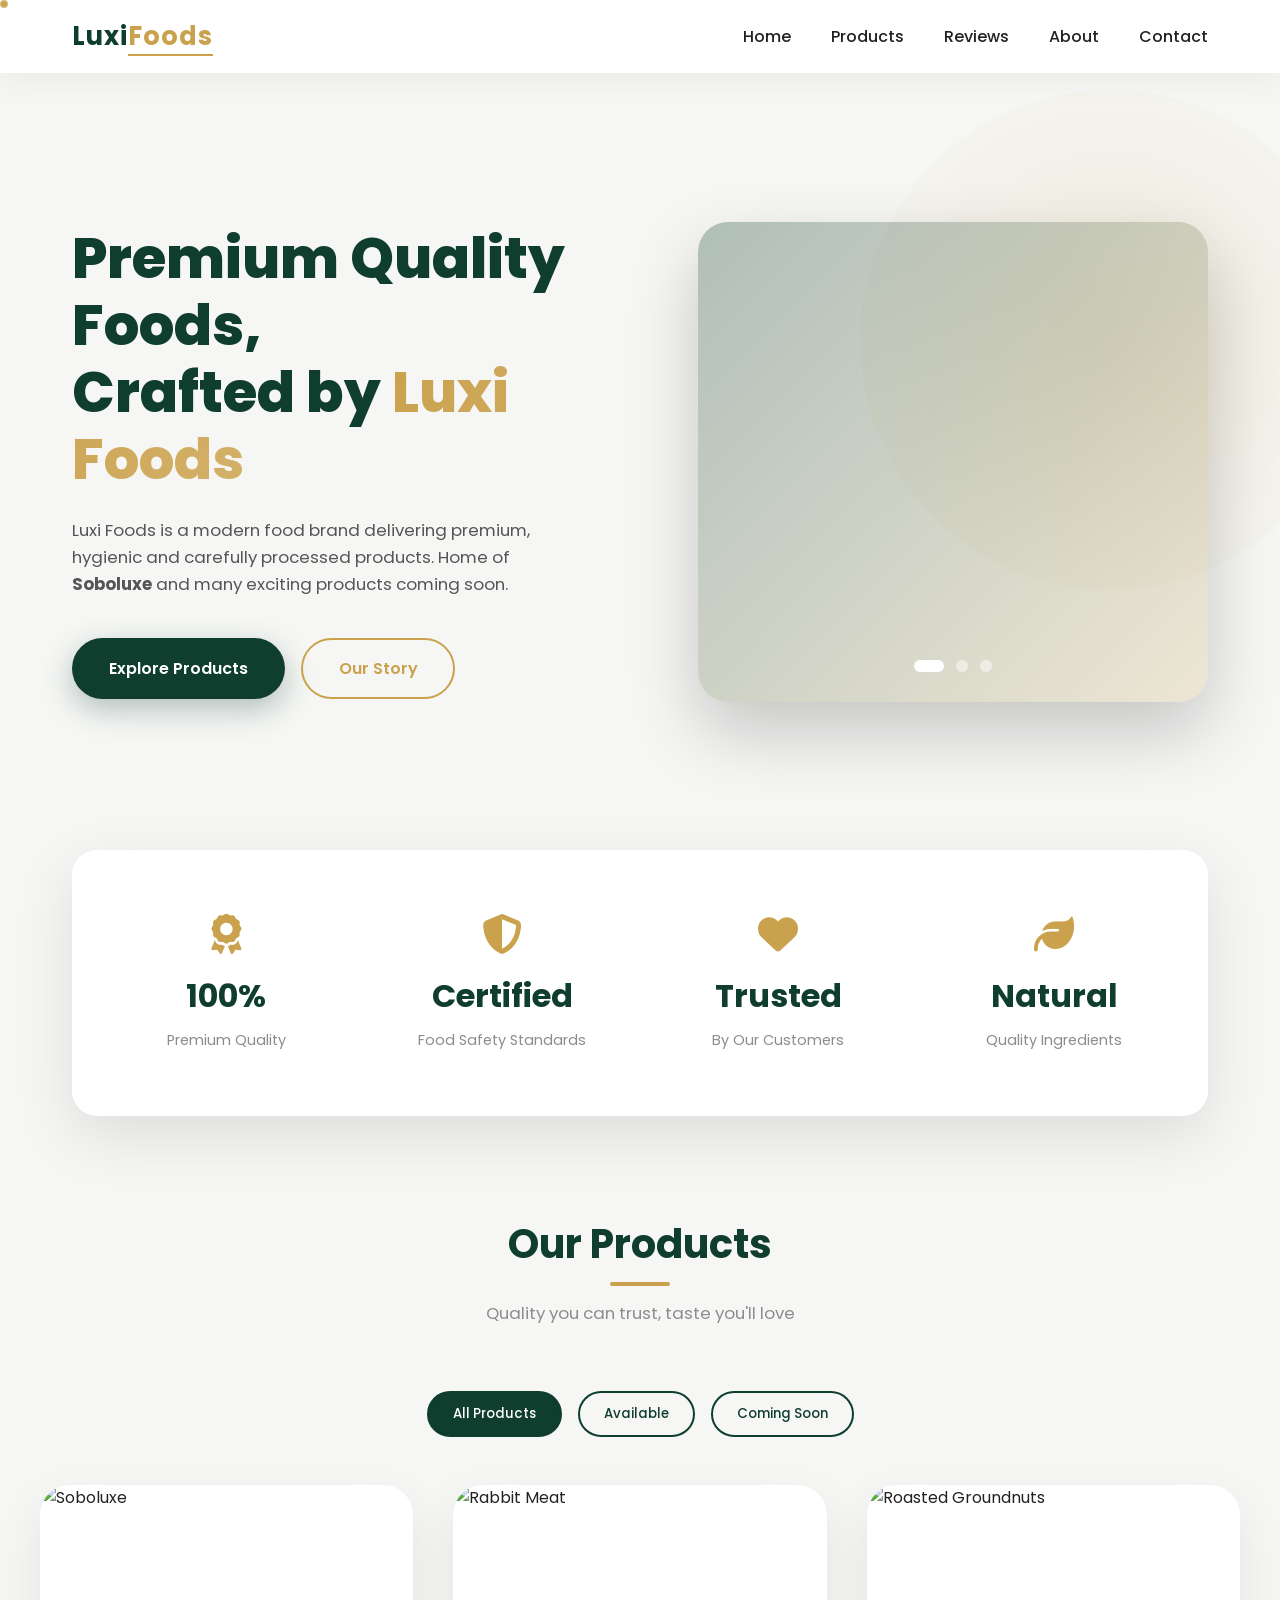
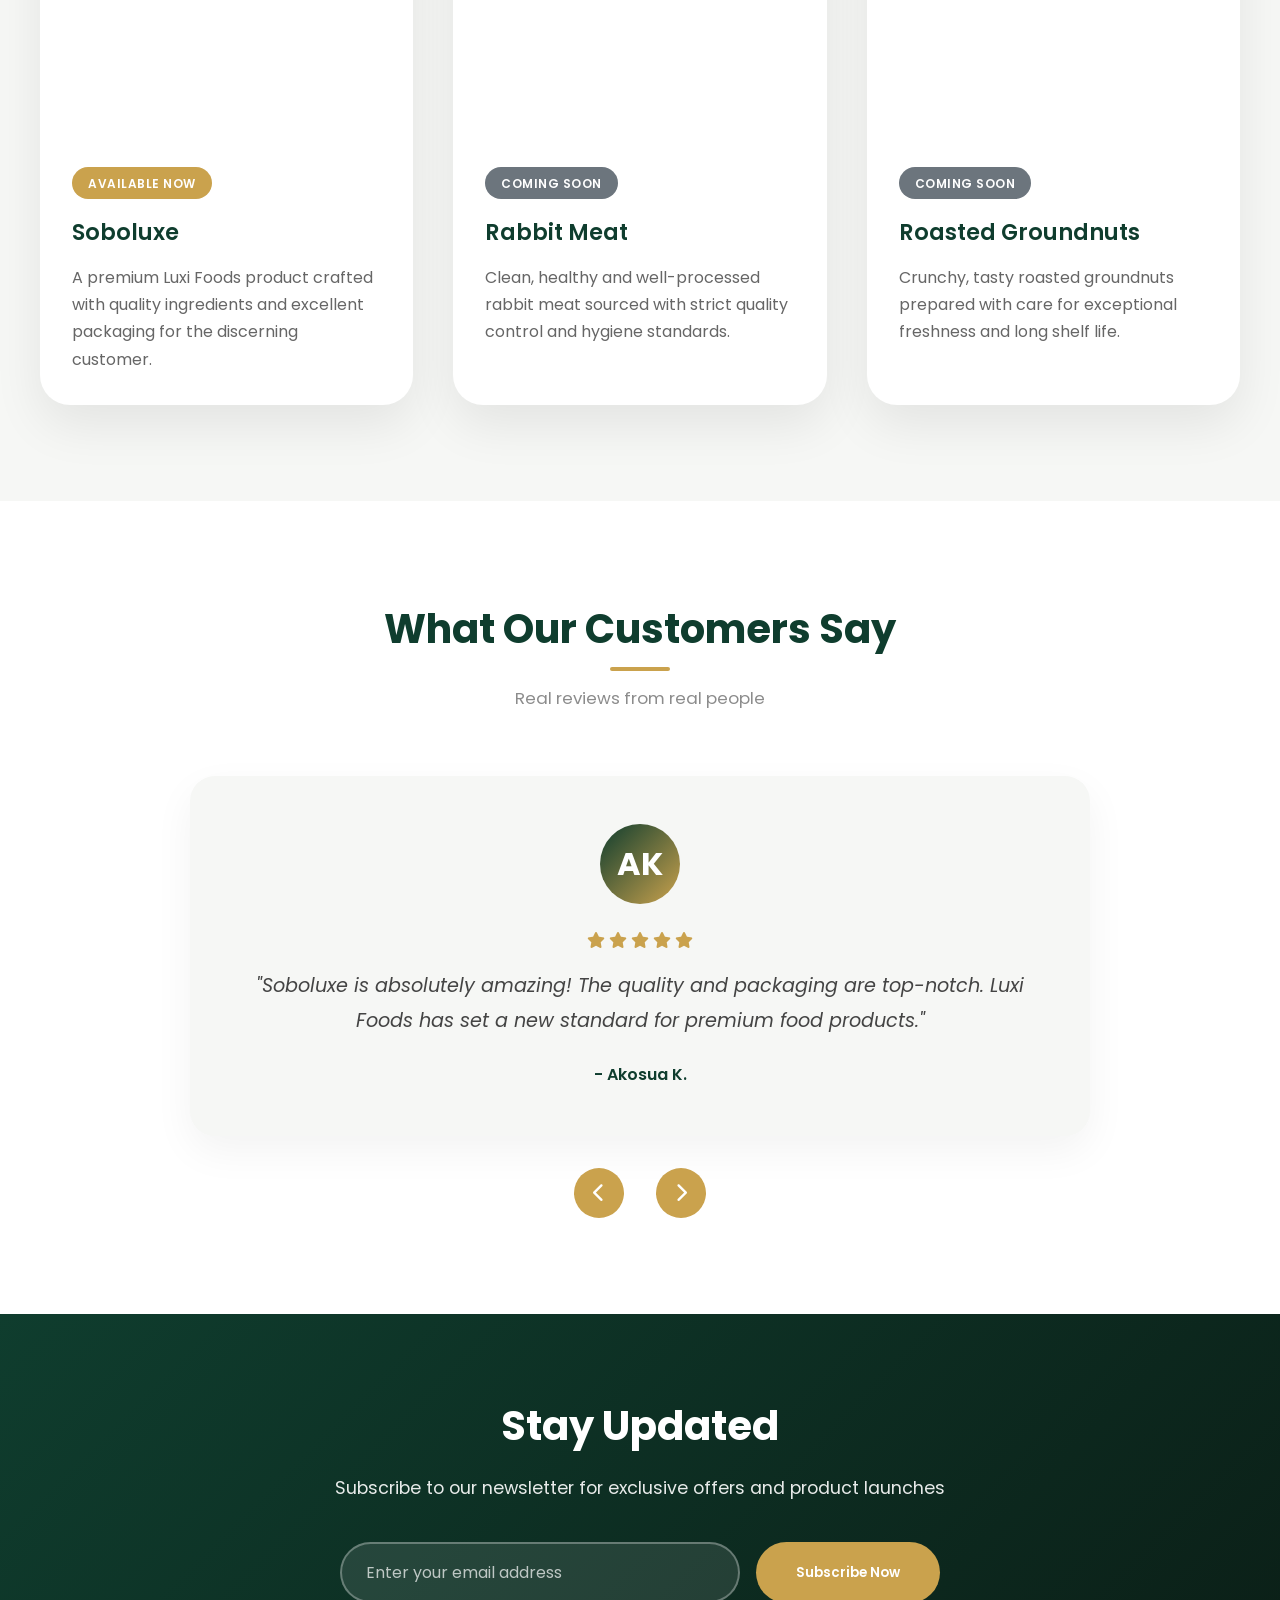
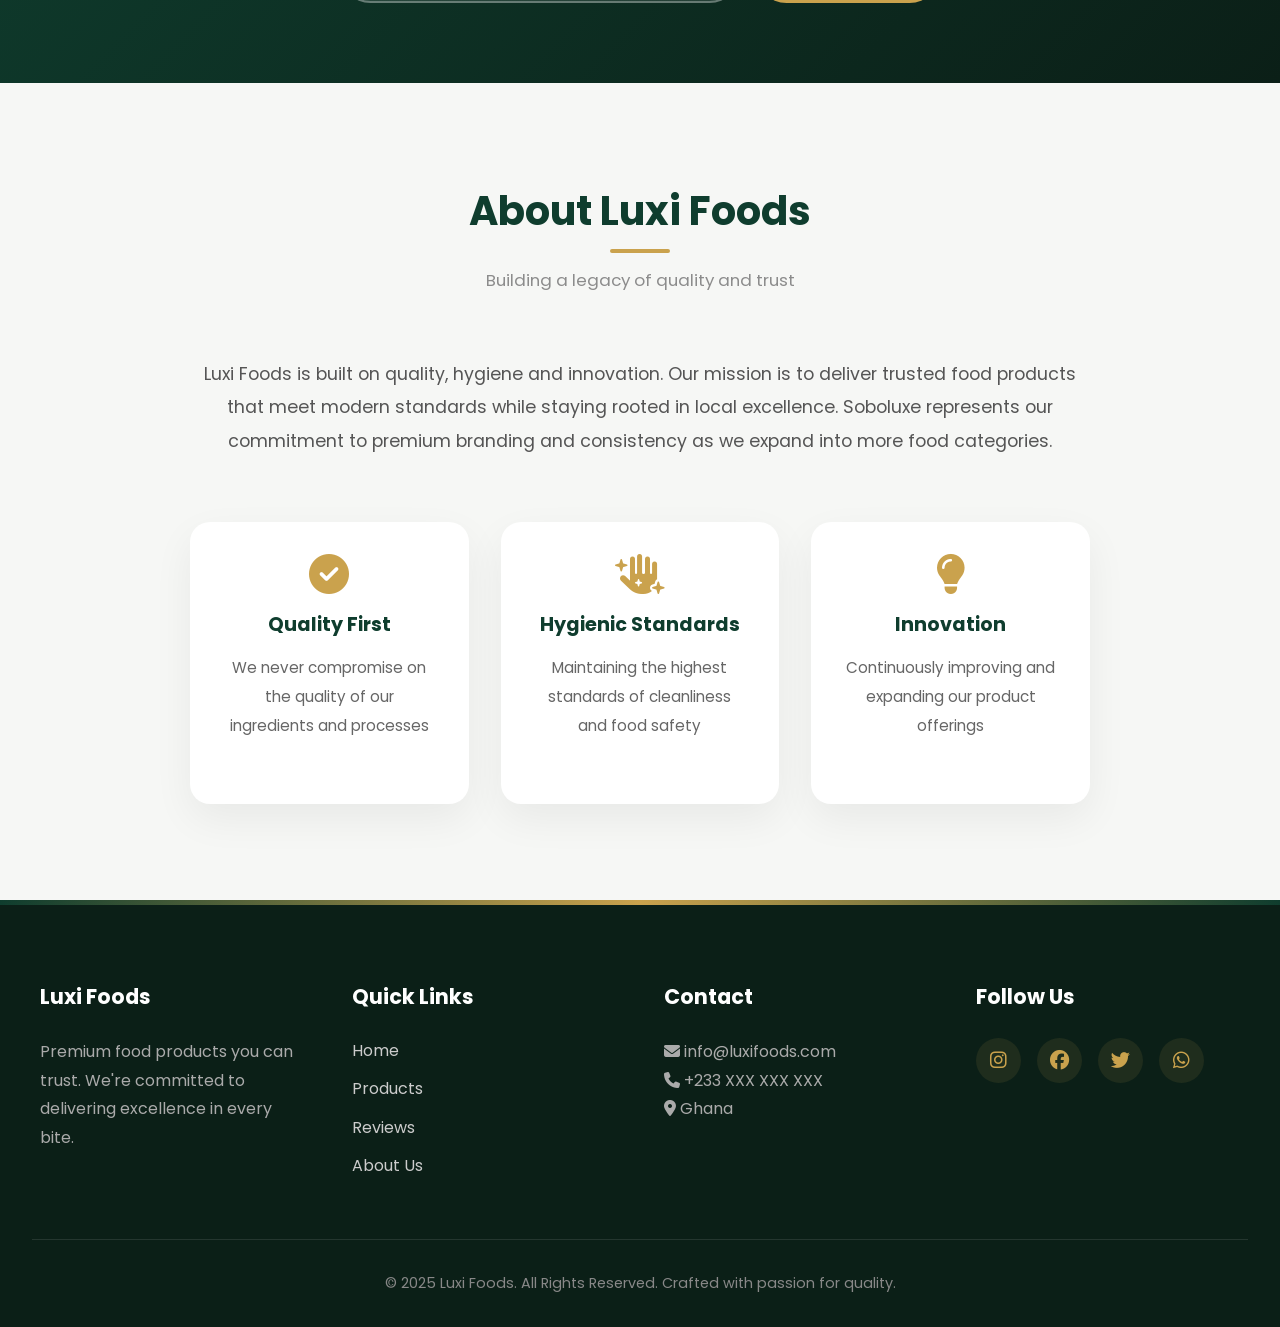
==== index.html @ 02af576c "Add files via upload" ====
<!DOCTYPE html>
<html lang="en">
<head>
  <meta charset="UTF-8" />
  <meta name="viewport" content="width=device-width, initial-scale=1.0" />
  <title>Luxi Foods | Premium African Food Brand</title>
  <meta name="description" content="Luxi Foods is a premium food brand. Home of Soboluxe and upcoming quality products including rabbit meat and roasted groundnuts." />
  <link href="https://fonts.googleapis.com/css2?family=Poppins:wght@300;400;500;600;700;800&display=swap" rel="stylesheet">
  <link rel="stylesheet" href="https://cdnjs.cloudflare.com/ajax/libs/font-awesome/6.5.0/css/all.min.css" />
  <link rel="stylesheet" href="style.css"
</head>
<body>

<!-- LOADING SCREEN -->
<div class="loading">
  <div class="loading-spinner"></div>
</div>

<!-- CURSOR TRAIL -->
<div class="cursor-dot"></div>
<div class="cursor-dot"></div>
<div class="cursor-dot"></div>
<div class="cursor-dot"></div>
<div class="cursor-dot"></div>

<header>
  <div class="nav">
    <div class="logo">Luxi<span>Foods</span></div>
    <ul class="nav-menu">
      <li><a href="#home">Home</a></li>
      <li><a href="#products">Products</a></li>
      <li><a href="#testimonials">Reviews</a></li>
      <li><a href="#about">About</a></li>
      <li><a href="#contact">Contact</a></li>
    </ul>
    <div class="menu-toggle">
      <span></span>
      <span></span>
      <span></span>
    </div>
  </div>
</header>

<section class="hero" id="home">
  <div class="hero-text">
    <h1>Premium Quality Foods,<br> Crafted by <span>Luxi Foods</span></h1>
    <p>Luxi Foods is a modern food brand delivering premium, hygienic and carefully processed products. Home of <strong>Soboluxe</strong> and many exciting products coming soon.</p>
    <div class="hero-actions">
      <a href="#products" class="btn btn-primary">Explore Products</a>
      <a href="#about" class="btn btn-outline">Our Story</a>
    </div>
  </div>
  
  <div class="hero-slider">
    <div class="slide active" style="background-image:url('products/images/sobolo1.png');"></div>
    <div class="slide" style="background-image:url('products/images/rabmeat1.png');"></div>
    <div class="slide" style="background-image:url('products/images/rabmeat2.png');"></div>
    <div class="slider-nav">
      <div class="slider-dot active"></div>
      <div class="slider-dot"></div>
      <div class="slider-dot"></div>
    </div>
  </div>
</section>

<div class="stats">
  <div class="stats-grid">
    <div class="stat-item">
      <i class="fas fa-award"></i>
      <h3>100%</h3>
      <p>Premium Quality</p>
    </div>
    <div class="stat-item">
      <i class="fas fa-shield-alt"></i>
      <h3>Certified</h3>
      <p>Food Safety Standards</p>
    </div>
    <div class="stat-item">
      <i class="fas fa-heart"></i>
      <h3>Trusted</h3>
      <p>By Our Customers</p>
    </div>
    <div class="stat-item">
      <i class="fas fa-leaf"></i>
      <h3>Natural</h3>
      <p>Quality Ingredients</p>
    </div>
  </div>
</div>

<section id="products">
  <div class="section-title">
    <h2>Our Products</h2>
    <p>Quality you can trust, taste you'll love</p>
  </div>
  
  <div class="product-filters">
    <button class="filter-btn active" data-filter="all">All Products</button>
    <button class="filter-btn" data-filter="available">Available</button>
    <button class="filter-btn" data-filter="coming-soon">Coming Soon</button>
  </div>
  
  <div class="products">
    <div class="product-card" data-category="available">
      <div class="product-image">
        <img src="products/images/sobolopack.png" alt="Soboluxe" />
        <div class="quick-view" onclick="openModal('soboluxe')">Quick View</div>
      </div>
      <div class="product-info">
        <span class="badge">Available Now</span>
        <h3>Soboluxe</h3>
        <p>A premium Luxi Foods product crafted with quality ingredients and excellent packaging for the discerning customer.</p>
      </div>
    </div>

    <div class="product-card" data-category="coming-soon">
      <div class="product-image">
        <img src="products/images/rabmeat.png" alt="Rabbit Meat" />
        <div class="quick-view" onclick="openModal('rabbit')">Quick View</div>
      </div>
      <div class="product-info">
        <span class="badge coming-soon">Coming Soon</span>
        <h3>Rabbit Meat</h3>
        <p>Clean, healthy and well-processed rabbit meat sourced with strict quality control and hygiene standards.</p>
      </div>
    </div>

    <div class="product-card" data-category="coming-soon">
      <div class="product-image">
        <img src="https://images.unsplash.com/photo-1627485937980-221c88ac04b3" alt="Roasted Groundnuts" />
        <div class="quick-view" onclick="openModal('groundnuts')">Quick View</div>
      </div>
      <div class="product-info">
        <span class="badge coming-soon">Coming Soon</span>
        <h3>Roasted Groundnuts</h3>
        <p>Crunchy, tasty roasted groundnuts prepared with care for exceptional freshness and long shelf life.</p>
      </div>
    </div>
  </div>
</section>

<!-- PRODUCT MODAL -->
<div class="modal" id="productModal">
  <div class="modal-content">
    <div class="modal-close" onclick="closeModal()">&times;</div>
    <img class="modal-image" id="modalImage" src="" alt="">
    <div class="modal-body">
      <h2 id="modalTitle"></h2>
      <p id="modalDescription"></p>
      <div id="modalDetails"></div>

      <!-- VIEW PRODUCT BUTTON -->
      <a id="modalLink" class="btn btn-primary" href="#">
        View Product
      </a>
    </div>
      <h2 id="modalTitle"></h2>
      <p id="modalDescription"></p>
      <div id="modalDetails"></div>
    </div>
  </div>
</div>

<!-- TESTIMONIALS -->
<section class="testimonials" id="testimonials">
  <div class="section-title">
    <h2>What Our Customers Say</h2>
    <p>Real reviews from real people</p>
  </div>
  
  <div class="testimonial-slider">
    <div class="testimonial active">
      <div class="testimonial-avatar">AK</div>
      <div class="testimonial-rating">
        <i class="fas fa-star"></i>
        <i class="fas fa-star"></i>
        <i class="fas fa-star"></i>
        <i class="fas fa-star"></i>
        <i class="fas fa-star"></i>
      </div>
      <p class="testimonial-text">"Soboluxe is absolutely amazing! The quality and packaging are top-notch. Luxi Foods has set a new standard for premium food products."</p>
      <p class="testimonial-author">- Akosua K.</p>
    </div>
    
    <div class="testimonial">
      <div class="testimonial-avatar">KM</div>
      <div class="testimonial-rating">
        <i class="fas fa-star"></i>
        <i class="fas fa-star"></i>
        <i class="fas fa-star"></i>
        <i class="fas fa-star"></i>
        <i class="fas fa-star"></i>
      </div>
      <p class="testimonial-text">"I've never tasted food products with such consistent quality. Luxi Foods is my go-to brand for premium food items. Can't wait for the new products!"</p>
      <p class="testimonial-author">- Kwame M.</p>
    </div>
    
    <div class="testimonial">
      <div class="testimonial-avatar">EA</div>
      <div class="testimonial-rating">
        <i class="fas fa-star"></i>
        <i class="fas fa-star"></i>
        <i class="fas fa-star"></i>
        <i class="fas fa-star"></i>
        <i class="fas fa-star"></i>
      </div>
      <p class="testimonial-text">"The attention to hygiene and quality is evident in every product. Luxi Foods has earned my trust and loyalty. Highly recommended!"</p>
      <p class="testimonial-author">- Esi A.</p>
    </div>
    
    <div class="testimonial-nav">
      <button class="testimonial-btn" onclick="changeTestimonial(-1)">
        <i class="fas fa-chevron-left"></i>
      </button>
      <button class="testimonial-btn" onclick="changeTestimonial(1)">
        <i class="fas fa-chevron-right"></i>
      </button>
    </div>
  </div>
</section>

<!-- NEWSLETTER -->
<section class="newsletter">
  <h2>Stay Updated</h2>
  <p>Subscribe to our newsletter for exclusive offers and product launches</p>
  <form class="newsletter-form" onsubmit="handleNewsletter(event)">
    <input type="email" class="newsletter-input" placeholder="Enter your email address" required>
    <button type="submit" class="newsletter-btn">Subscribe Now</button>
  </form>
</section>

<section id="about">
  <div class="section-title">
    <h2>About Luxi Foods</h2>
    <p>Building a legacy of quality and trust</p>
  </div>
  <div class="about">
    <p>Luxi Foods is built on quality, hygiene and innovation. Our mission is to deliver trusted food products that meet modern standards while staying rooted in local excellence. Soboluxe represents our commitment to premium branding and consistency as we expand into more food categories.</p>
    
    <div class="values">
      <div class="value-item">
        <i class="fas fa-check-circle"></i>
        <h4>Quality First</h4>
        <p>We never compromise on the quality of our ingredients and processes</p>
      </div>
      <div class="value-item">
        <i class="fas fa-hand-sparkles"></i>
        <h4>Hygienic Standards</h4>
        <p>Maintaining the highest standards of cleanliness and food safety</p>
      </div>
      <div class="value-item">
        <i class="fas fa-lightbulb"></i>
        <h4>Innovation</h4>
        <p>Continuously improving and expanding our product offerings</p>
      </div>
    </div>
  </div>
</section>

<footer id="contact">
  <div class="footer-content">
    <div>
      <h3>Luxi Foods</h3>
      <p>Premium food products you can trust. We're committed to delivering excellence in every bite.</p>
    </div>

    <div>
      <h3>Quick Links</h3>
      <div class="footer-links">
        <a href="#home">Home</a>
        <a href="#products">Products</a>
        <a href="#testimonials">Reviews</a>
        <a href="#about">About Us</a>
      </div>
    </div>

    <div>
      <h3>Contact</h3>
      <p><i class="fas fa-envelope"></i> info@luxifoods.com</p>
      <p><i class="fas fa-phone"></i> +233 XXX XXX XXX</p>
      <p><i class="fas fa-map-marker-alt"></i> Ghana</p>
    </div>

    <div>
      <h3>Follow Us</h3>
      <div class="socials">
        <a href="#"><i class="fab fa-instagram"></i></a>
        <a href="#"><i class="fab fa-facebook"></i></a>
        <a href="#"><i class="fab fa-twitter"></i></a>
        <a href="#"><i class="fab fa-whatsapp"></i></a>
      </div>
    </div>
  </div>
  
  <div class="copyright">
    © 2025 Luxi Foods. All Rights Reserved. Crafted with passion for quality.
  </div>
</footer>

<div class="scroll-top">
  <i class="fas fa-arrow-up"></i>
</div>

<script src="script.js"></script>

</body>
</html>
---- style.css ----
:root{
    --primary:#0f3d2e;
    --secondary:#caa24d;
    --dark:#0b1f17;
    --light:#f6f7f5;
    --gray:#8c8c8c;
}

*{
    margin:0;
    padding:0;
    box-sizing:border-box;
    font-family:'Poppins',sans-serif;
}

html{scroll-behavior:smooth;}

body{
    background:var(--light);
    color:#222;
    line-height:1.6;
    overflow-x:hidden;
}

a{text-decoration:none;color:inherit;}
img{max-width:100%;display:block;}

/* CURSOR TRAIL */
.cursor-dot{
    width:8px;
    height:8px;
    background:var(--secondary);
    border-radius:50%;
    position:fixed;
    pointer-events:none;
    z-index:9999;
    opacity:0;
    transition:opacity 0.3s;
}

/* NAVBAR */
header{
    position:fixed;
    top:0;left:0;width:100%;
    background:rgba(255,255,255,0.95);
    backdrop-filter:blur(20px);
    z-index:1000;
    box-shadow:0 8px 30px rgba(0,0,0,0.05);
    transition:all 0.3s;
}

header.scrolled{
    padding:0.5rem 0;
    box-shadow:0 8px 40px rgba(0,0,0,0.1);
}

.nav{
    max-width:1200px;
    margin:auto;
    padding:1rem 2rem;
    display:flex;
    align-items:center;
    justify-content:space-between;
}

.logo{
    font-size:1.6rem;
    font-weight:700;
    color:var(--primary);
    letter-spacing:1px;
    position:relative;
    z-index:1;
}

.logo span{
    color:var(--secondary);
    position:relative;
}

.logo span::after{
    content:'';
    position:absolute;
    bottom:-2px;
    left:0;
    width:100%;
    height:2px;
    background:var(--secondary);
    animation:shine 2s infinite;
}

@keyframes shine{
    0%,100%{opacity:0.3;}
    50%{opacity:1;}
}

.nav-menu{
    display:flex;
    gap:2.5rem;
    list-style:none;
}

.nav-menu li a{
    font-weight:500;
    position:relative;
    transition:color 0.3s;
}

.nav-menu li a::after{
    content:"";
    position:absolute;
    bottom:-5px;left:0;
    width:0;height:2px;
    background:var(--secondary);
    transition:0.3s;
}

.nav-menu li a:hover{color:var(--secondary);}
.nav-menu li a:hover::after{width:100%;}

.menu-toggle{
    display:none;
    flex-direction:column;
    gap:5px;
    cursor:pointer;
}

.menu-toggle span{
    width:25px;
    height:3px;
    background:var(--primary);
    border-radius:3px;
    transition:0.3s;
}

/* HERO */
.hero{
    padding-top:120px;
    min-height:100vh;
    display:grid;
    grid-template-columns:1.1fr 1fr;
    gap:4rem;
    align-items:center;
    max-width:1200px;
    margin:auto;
    padding-inline:2rem;
    position:relative;
}

.hero::before{
    content:'';
    position:absolute;
    top:10%;
    right:-10%;
    width:500px;
    height:500px;
    background:radial-gradient(circle,rgba(202,162,77,0.15),transparent);
    border-radius:50%;
    z-index:-1;
    animation:float 6s ease-in-out infinite;
}

@keyframes float{
    0%,100%{transform:translateY(0px) rotate(0deg);}
    50%{transform:translateY(-30px) rotate(5deg);}
}

.hero-text{animation:fadeInLeft 1s ease;}

@keyframes fadeInLeft{
    from{opacity:0;transform:translateX(-50px);}
    to{opacity:1;transform:translateX(0);}
}

.hero-text h1{
    font-size:3.5rem;
    color:var(--primary);
    line-height:1.2;
    font-weight:800;
    margin-bottom:1.5rem;
}

.hero-text h1 span{
    color:var(--secondary);
    background:linear-gradient(120deg,var(--secondary),#d4b16a);
    -webkit-background-clip:text;
    -webkit-text-fill-color:transparent;
    background-clip:text;
}

.hero-text p{
    margin:1.5rem 0;
    color:#555;
    max-width:520px;
    font-size:1.05rem;
}

.hero-actions{
    display:flex;
    gap:1rem;
    margin-top:2.5rem;
}

.btn{
    padding:1rem 2.2rem;
    border-radius:50px;
    font-weight:600;
    transition:all 0.3s;
    border:2px solid transparent;
    cursor:pointer;
    position:relative;
    overflow:hidden;
}

.btn::before{
    content:'';
    position:absolute;
    top:50%;
    left:50%;
    width:0;
    height:0;
    border-radius:50%;
    background:rgba(255,255,255,0.3);
    transform:translate(-50%,-50%);
    transition:width 0.6s,height 0.6s;
}

.btn:hover::before{
    width:300px;
    height:300px;
}

.btn-primary{
    background:var(--primary);
    color:white;
    box-shadow:0 10px 30px rgba(15,61,46,0.3);
}

.btn-primary:hover{
    transform:translateY(-3px);
    box-shadow:0 15px 40px rgba(15,61,46,0.4);
}

.btn-outline{
    border-color:var(--secondary);
    color:var(--secondary);
}

.btn-outline:hover{
    background:var(--secondary);
    color:white;
    transform:translateY(-3px);
    box-shadow:0 10px 30px rgba(202,162,77,0.3);
}

/* HERO SLIDER */
.hero-slider{
    position:relative;
    height:480px;
    border-radius:30px;
    overflow:hidden;
    box-shadow:0 30px 70px rgba(0,0,0,0.2);
    animation:fadeInRight 1s ease;
}

@keyframes fadeInRight{
    from{opacity:0;transform:translateX(50px);}
    to{opacity:1;transform:translateX(0);}
}

.slide{
    position:absolute;
    inset:0;
    opacity:0;
    transition:opacity 1.2s ease;
    background-size:cover;
    background-position:center;
}

.slide::after{
    content:'';
    position:absolute;
    inset:0;
    background:linear-gradient(135deg,rgba(15,61,46,0.3),rgba(202,162,77,0.2));
}

.slide.active{opacity:1;}

.slider-nav{
    position:absolute;
    bottom:30px;
    left:50%;
    transform:translateX(-50%);
    display:flex;
    gap:12px;
    z-index:10;
}

.slider-dot{
    width:12px;
    height:12px;
    border-radius:50%;
    background:rgba(255,255,255,0.5);
    cursor:pointer;
    transition:all 0.3s;
}

.slider-dot.active{
    background:white;
    width:30px;
    border-radius:6px;
}

/* STATS */
.stats{
    max-width:1200px;
    margin:-50px auto 0;
    padding:0 2rem;
    position:relative;
    z-index:10;
}

.stats-grid{
    display:grid;
    grid-template-columns:repeat(auto-fit,minmax(200px,1fr));
    gap:2rem;
    background:white;
    padding:3rem 2rem;
    border-radius:25px;
    box-shadow:0 20px 60px rgba(0,0,0,0.1);
}

.stat-item{
    text-align:center;
    padding:1rem;
    position:relative;
}

.stat-item::before{
    content:'';
    position:absolute;
    top:0;
    left:50%;
    transform:translateX(-50%);
    width:0;
    height:3px;
    background:var(--secondary);
    transition:width 0.3s;
}

.stat-item:hover::before{width:80%;}

.stat-item i{
    font-size:2.5rem;
    color:var(--secondary);
    margin-bottom:1rem;
    transition:transform 0.3s;
}

.stat-item:hover i{
    transform:scale(1.2) rotateY(360deg);
}

.stat-item h3{
    font-size:2rem;
    color:var(--primary);
    margin-bottom:0.5rem;
}

.stat-item p{
    color:var(--gray);
    font-size:0.9rem;
}

/* SECTION */
section{
    padding:6rem 2rem;
}

.section-title{
    text-align:center;
    margin-bottom:4rem;
    opacity:0;
    transform:translateY(30px);
    transition:all 0.6s;
}

.section-title.visible{
    opacity:1;
    transform:translateY(0);
}

.section-title h2{
    font-size:2.5rem;
    color:var(--primary);
    font-weight:700;
    position:relative;
    display:inline-block;
}

.section-title h2::after{
    content:'';
    position:absolute;
    bottom:-10px;
    left:50%;
    transform:translateX(-50%);
    width:60px;
    height:4px;
    background:var(--secondary);
    border-radius:2px;
}

.section-title p{
    color:var(--gray);
    margin-top:1.5rem;
    font-size:1.05rem;
}

/* PRODUCTS */
.product-filters{
    display:flex;
    justify-content:center;
    gap:1rem;
    margin-bottom:3rem;
    flex-wrap:wrap;
}

.filter-btn{
    padding:0.7rem 1.5rem;
    border:2px solid var(--primary);
    background:transparent;
    color:var(--primary);
    border-radius:50px;
    cursor:pointer;
    transition:all 0.3s;
    font-weight:500;
}

.filter-btn:hover,
.filter-btn.active{
    background:var(--primary);
    color:white;
}

.products{
    max-width:1200px;
    margin:auto;
    display:grid;
    grid-template-columns:repeat(auto-fit,minmax(300px,1fr));
    gap:2.5rem;
}

.product-card{
    background:white;
    border-radius:30px;
    overflow:hidden;
    box-shadow:0 20px 50px rgba(0,0,0,0.08);
    transition:all 0.4s;
    opacity:0;
    transform:translateY(30px);
    position:relative;
}

.product-card.visible{
    opacity:1;
    transform:translateY(0);
}

.product-card.hidden{
    display:none;
}

.product-card::before{
    content:'';
    position:absolute;
    top:0;
    left:-100%;
    width:100%;
    height:100%;
    background:linear-gradient(90deg,transparent,rgba(255,255,255,0.3),transparent);
    transition:left 0.6s;
}

.product-card:hover::before{
    left:100%;
}

.product-card:hover{
    transform:translateY(-15px);
    box-shadow:0 30px 70px rgba(0,0,0,0.15);
}

.product-image{
    position:relative;
    overflow:hidden;
    height:250px;
}

.product-card img{
    width:100%;
    height:100%;
    object-fit:cover;
    transition:transform 0.6s;
}

.product-card:hover img{
    transform:scale(1.1);
}

.quick-view{
    position:absolute;
    top:50%;
    left:50%;
    transform:translate(-50%,-50%) scale(0);
    background:rgba(255,255,255,0.3);
    padding:1rem 2rem;
    border-radius:50px;
    font-weight:600;
    color:var(--primary);
    cursor:pointer;
    transition:all 0.3s;
    z-index:5;
}

.product-card:hover .quick-view{
    transform:translate(-50%,-50%) scale(1);
}

.product-info{
    padding:2rem;
}

.product-info h3{
    color:var(--primary);
    margin-bottom:0.8rem;
    font-size:1.4rem;
    font-weight:600;
}

.badge{
    display:inline-block;
    padding:0.4rem 1rem;
    background:var(--secondary);
    color:white;
    font-size:0.75rem;
    border-radius:50px;
    margin-bottom:1rem;
    font-weight:600;
    text-transform:uppercase;
    letter-spacing:0.5px;
}

.badge.coming-soon{
    background:#6c757d;
}

.product-info p{
    color:#666;
    line-height:1.7;
}

/* MODAL */
.modal{
    display:none;
    position:fixed;
    top:0;
    left:0;
    width:100%;
    height:100%;
    background:rgba(0,0,0,0.8);
    z-index:2000;
    align-items:center;
    justify-content:center;
    padding:2rem;
}

.modal.active{
    display:flex;
    animation:fadeIn 0.3s;
}

@keyframes fadeIn{
    from{opacity:0;}
    to{opacity:1;}
}

.modal-content{
    background:white;
    border-radius:30px;
    max-width:700px;
    width:100%;
    max-height:90vh;
    overflow-y:auto;
    position:relative;
    animation:slideUp 0.4s;
}

@keyframes slideUp{
    from{transform:translateY(50px);opacity:0;}
    to{transform:translateY(0);opacity:1;}
}

.modal-close{
    position:absolute;
    top:20px;
    right:20px;
    width:40px;
    height:40px;
    background:var(--primary);
    color:white;
    border-radius:50%;
    display:flex;
    align-items:center;
    justify-content:center;
    cursor:pointer;
    font-size:1.2rem;
    transition:all 0.3s;
    z-index:10;
}

.modal-close:hover{
    background:var(--secondary);
    transform:rotate(90deg);
}

.modal-image{
    width:100%;
    height:350px;
    object-fit:cover;
    border-radius:30px 30px 0 0;
}

.modal-body{
    padding:2.5rem;
}

.modal-body h2{
    color:var(--primary);
    margin-bottom:1rem;
    font-size:2rem;
}

.modal-body p{
    color:#666;
    line-height:1.8;
    margin-bottom:1.5rem;
}

/* TESTIMONIALS */
.testimonials{
    background:white;
    padding:6rem 2rem;
}

.testimonial-slider{
    max-width:900px;
    margin:auto;
    position:relative;
}

.testimonial{
    display:none;
    text-align:center;
    padding:3rem;
    background:var(--light);
    border-radius:25px;
    box-shadow:0 15px 40px rgba(0,0,0,0.05);
}

.testimonial.active{
    display:block;
    animation:fadeIn 0.5s;
}

.testimonial-avatar{
    width:80px;
    height:80px;
    border-radius:50%;
    margin:0 auto 1.5rem;
    background:linear-gradient(135deg,var(--primary),var(--secondary));
    display:flex;
    align-items:center;
    justify-content:center;
    color:white;
    font-size:2rem;
    font-weight:700;
}

.testimonial-text{
    font-size:1.2rem;
    color:#444;
    font-style:italic;
    margin-bottom:1.5rem;
    line-height:1.8;
}

.testimonial-author{
    color:var(--primary);
    font-weight:600;
}

.testimonial-rating{
    color:var(--secondary);
    margin-bottom:1rem;
}

.testimonial-nav{
    display:flex;
    justify-content:center;
    gap:2rem;
    margin-top:2rem;
}

.testimonial-btn{
    width:50px;
    height:50px;
    border-radius:50%;
    background:var(--secondary);
    color:white;
    border:none;
    cursor:pointer;
    font-size:1.2rem;
    transition:all 0.3s;
}

.testimonial-btn:hover{
    background:var(--primary);
    transform:scale(1.1);
}

/* NEWSLETTER */
.newsletter{
    background:linear-gradient(135deg,var(--primary),var(--dark));
    color:white;
    padding:5rem 2rem;
    text-align:center;
}

.newsletter h2{
    font-size:2.5rem;
    margin-bottom:1rem;
}

.newsletter p{
    margin-bottom:2.5rem;
    font-size:1.1rem;
    opacity:0.9;
}

.newsletter-form{
    max-width:600px;
    margin:auto;
    display:flex;
    gap:1rem;
    flex-wrap:wrap;
    justify-content:center;
}

.newsletter-input{
    flex:1;
    min-width:250px;
    padding:1rem 1.5rem;
    border-radius:50px;
    border:2px solid rgba(255,255,255,0.3);
    background:rgba(255,255,255,0.1);
    color:white;
    font-size:1rem;
    transition:all 0.3s;
}

.newsletter-input::placeholder{
    color:rgba(255,255,255,0.7);
}

.newsletter-input:focus{
    outline:none;
    border-color:var(--secondary);
    background:rgba(255,255,255,0.15);
}

.newsletter-btn{
    padding:1rem 2.5rem;
    background:var(--secondary);
    color:white;
    border:none;
    border-radius:50px;
    font-weight:600;
    cursor:pointer;
    transition:all 0.3s;
}

.newsletter-btn:hover{
    background:#d4b16a;
    transform:translateY(-3px);
    box-shadow:0 10px 30px rgba(0,0,0,0.3);
}

/* ABOUT */
.about{
    max-width:900px;
    margin:auto;
    text-align:center;
}

.about p{
    color:#555;
    font-size:1.1rem;
    line-height:1.9;
    margin-bottom:2rem;
}

.values{
    display:grid;
    grid-template-columns:repeat(auto-fit,minmax(250px,1fr));
    gap:2rem;
    margin-top:4rem;
}

.value-item{
    padding:2rem;
    background:white;
    border-radius:20px;
    box-shadow:0 15px 40px rgba(0,0,0,0.06);
    transition:all 0.3s;
    cursor:pointer;
}

.value-item:hover{
    transform:translateY(-10px);
    box-shadow:0 20px 50px rgba(0,0,0,0.12);
}

.value-item i{
    font-size:2.5rem;
    color:var(--secondary);
    margin-bottom:1rem;
    transition:transform 0.3s;
}

.value-item:hover i{
    transform:rotateY(360deg);
}

.value-item h4{
    color:var(--primary);
    margin-bottom:0.8rem;
    font-size:1.2rem;
}

.value-item p{
    font-size:0.95rem;
    color:#666;
}

/* FOOTER */
footer{
    background:var(--dark);
    color:#ccc;
    padding:5rem 2rem 2rem;
    position:relative;
    overflow:hidden;
}

footer::before{
    content:'';
    position:absolute;
    top:0;
    left:0;
    width:100%;
    height:5px;
    background:linear-gradient(90deg,var(--primary),var(--secondary),var(--primary));
}

.footer-content{
    max-width:1200px;
    margin:auto;
    display:grid;
    grid-template-columns:repeat(auto-fit,minmax(250px,1fr));
    gap:3rem;
    margin-bottom:3rem;
}

footer h3{
    color:white;
    margin-bottom:1.5rem;
    font-size:1.3rem;
}

footer p{
    line-height:1.8;
    color:#aaa;
}

.footer-links a{
    display:block;
    margin-bottom:0.8rem;
    transition:all 0.3s;
}

.footer-links a:hover{
    color:var(--secondary);
    padding-left:5px;
}

.socials{
    display:flex;
    gap:1rem;
    margin-top:1rem;
}

.socials a{
    width:45px;
    height:45px;
    display:flex;
    align-items:center;
    justify-content:center;
    background:rgba(202,162,77,0.1);
    border-radius:50%;
    color:var(--secondary);
    font-size:1.2rem;
    transition:all 0.3s;
}

.socials a:hover{
    background:var(--secondary);
    color:white;
    transform:translateY(-5px) rotate(360deg);
}

.copyright{
    text-align:center;
    padding-top:2rem;
    border-top:1px solid rgba(255,255,255,0.1);
    font-size:0.9rem;
    color:#888;
}

/* SCROLL TO TOP */
.scroll-top{
    position:fixed;
    bottom:30px;
    right:30px;
    width:50px;
    height:50px;
    background:var(--secondary);
    color:white;
    border-radius:50%;
    display:flex;
    align-items:center;
    justify-content:center;
    cursor:pointer;
    opacity:0;
    pointer-events:none;
    transition:all 0.3s;
    z-index:999;
    box-shadow:0 10px 30px rgba(0,0,0,0.2);
}

.scroll-top.visible{
    opacity:1;
    pointer-events:all;
}

.scroll-top:hover{
    background:var(--primary);
    transform:translateY(-5px);
}

/* LOADING ANIMATION */
.loading{
    position:fixed;
    top:0;
    left:0;
    width:100%;
    height:100%;
    background:var(--light);
    display:flex;
    align-items:center;
    justify-content:center;
    z-index:9999;
    transition:opacity 0.5s;
}

.loading.hidden{
    opacity:0;
    pointer-events:none;
}

.loading-spinner{
    width:60px;
    height:60px;
    border:5px solid rgba(15,61,46,0.2);
    border-top-color:var(--secondary);
    border-radius:50%;
    animation:spin 1s linear infinite;
}

@keyframes spin{
    to{transform:rotate(360deg);}
}

/* RESPONSIVE */
@media(max-width:900px){
    .hero{
    grid-template-columns:1fr;
    padding-top:100px;
    }
    
    .hero-text h1{font-size:2.5rem;}
    .hero-slider{height:350px;}
    
    .nav-menu{
    position:fixed;
    top:80px;
    right:-100%;
    flex-direction:column;
    background:white;
    width:250px;
    padding:2rem;
    box-shadow:-10px 0 30px rgba(0,0,0,0.1);
    transition:right 0.3s;
    gap:1.5rem;
    height:calc(100vh - 80px);
    }
    
    .nav-menu.active{right:0;}
    
    .menu-toggle{display:flex;}
    
    .stats-grid{
    grid-template-columns:1fr;
    gap:1.5rem;
    }
    
    .hero-actions{flex-direction:column;}
    .btn{width:100%;text-align:center;}
    
    .newsletter-form{flex-direction:column;}
    .newsletter-input{width:100%;}
}

@media(max-width:600px){
    .hero-text h1{font-size:2rem;}
    .section-title h2{font-size:2rem;}
    .products{grid-template-columns:1fr;}
    .modal-body{padding:1.5rem;}
}
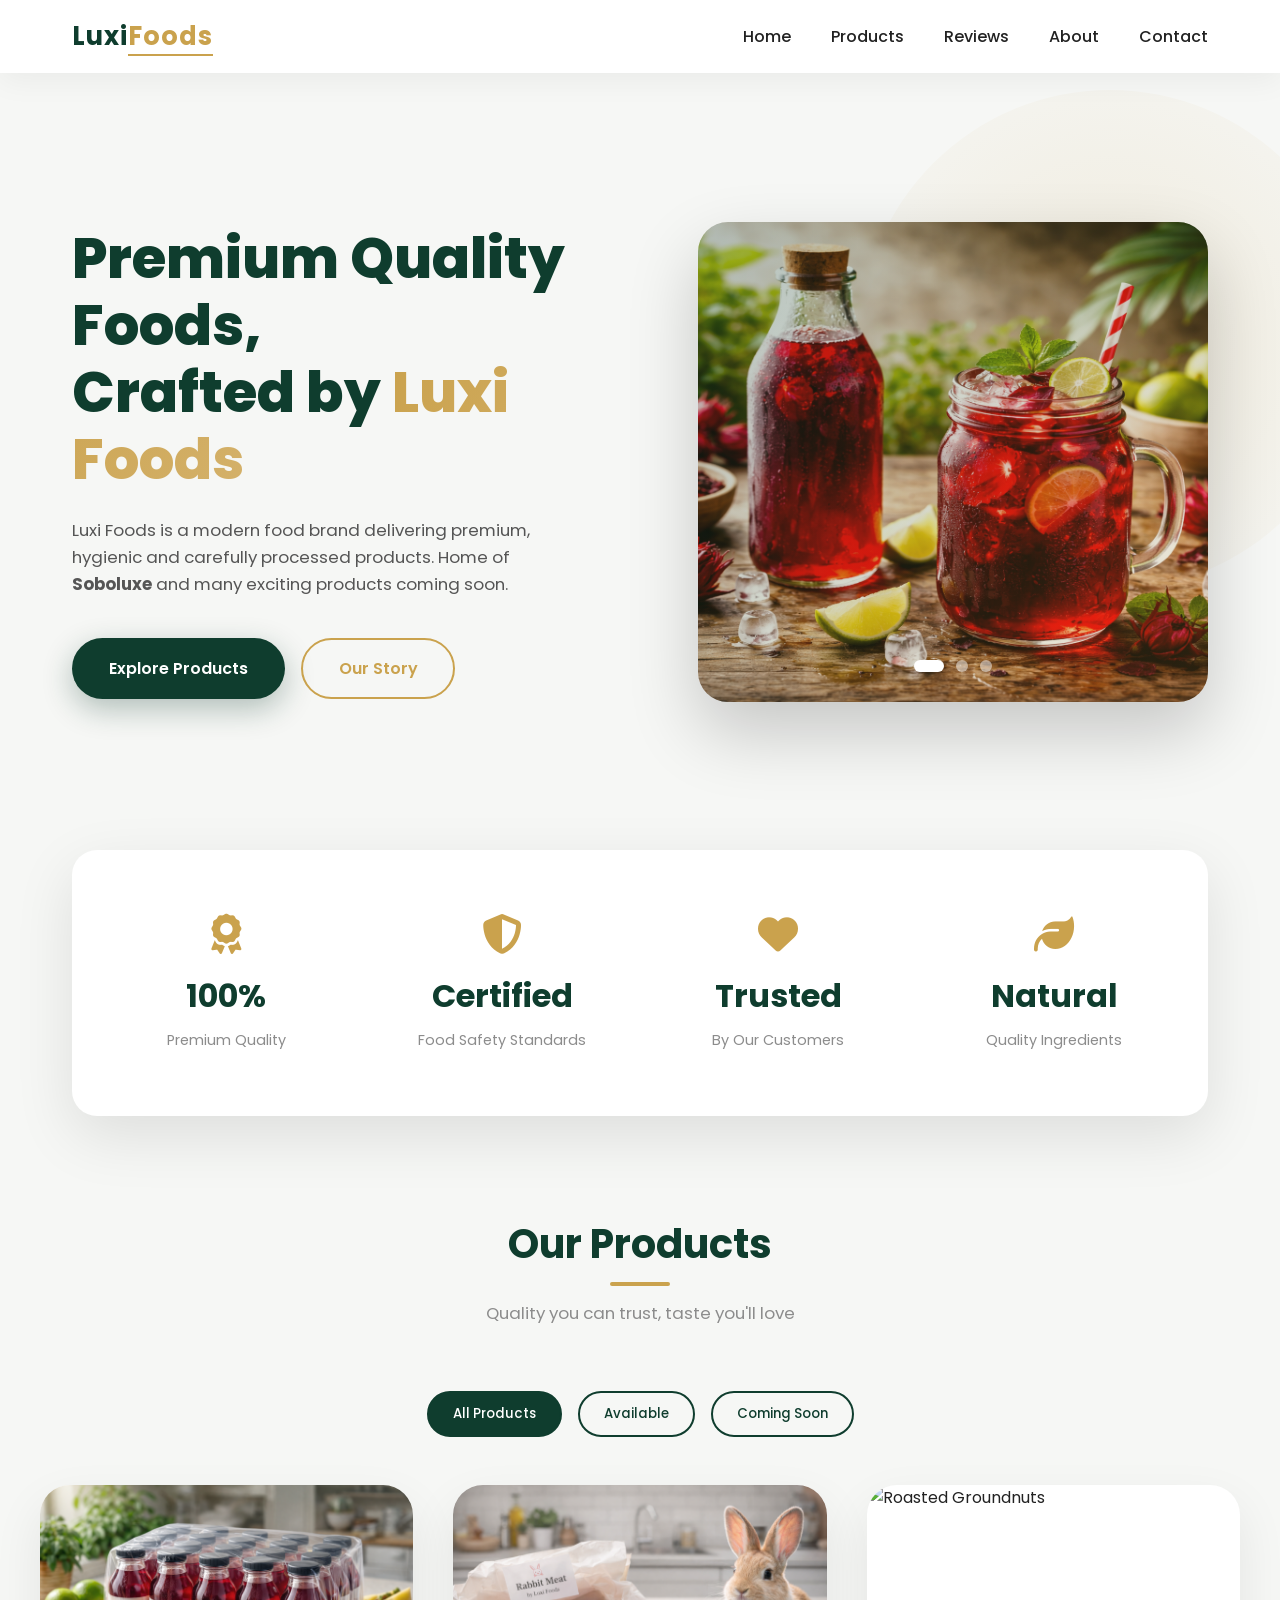
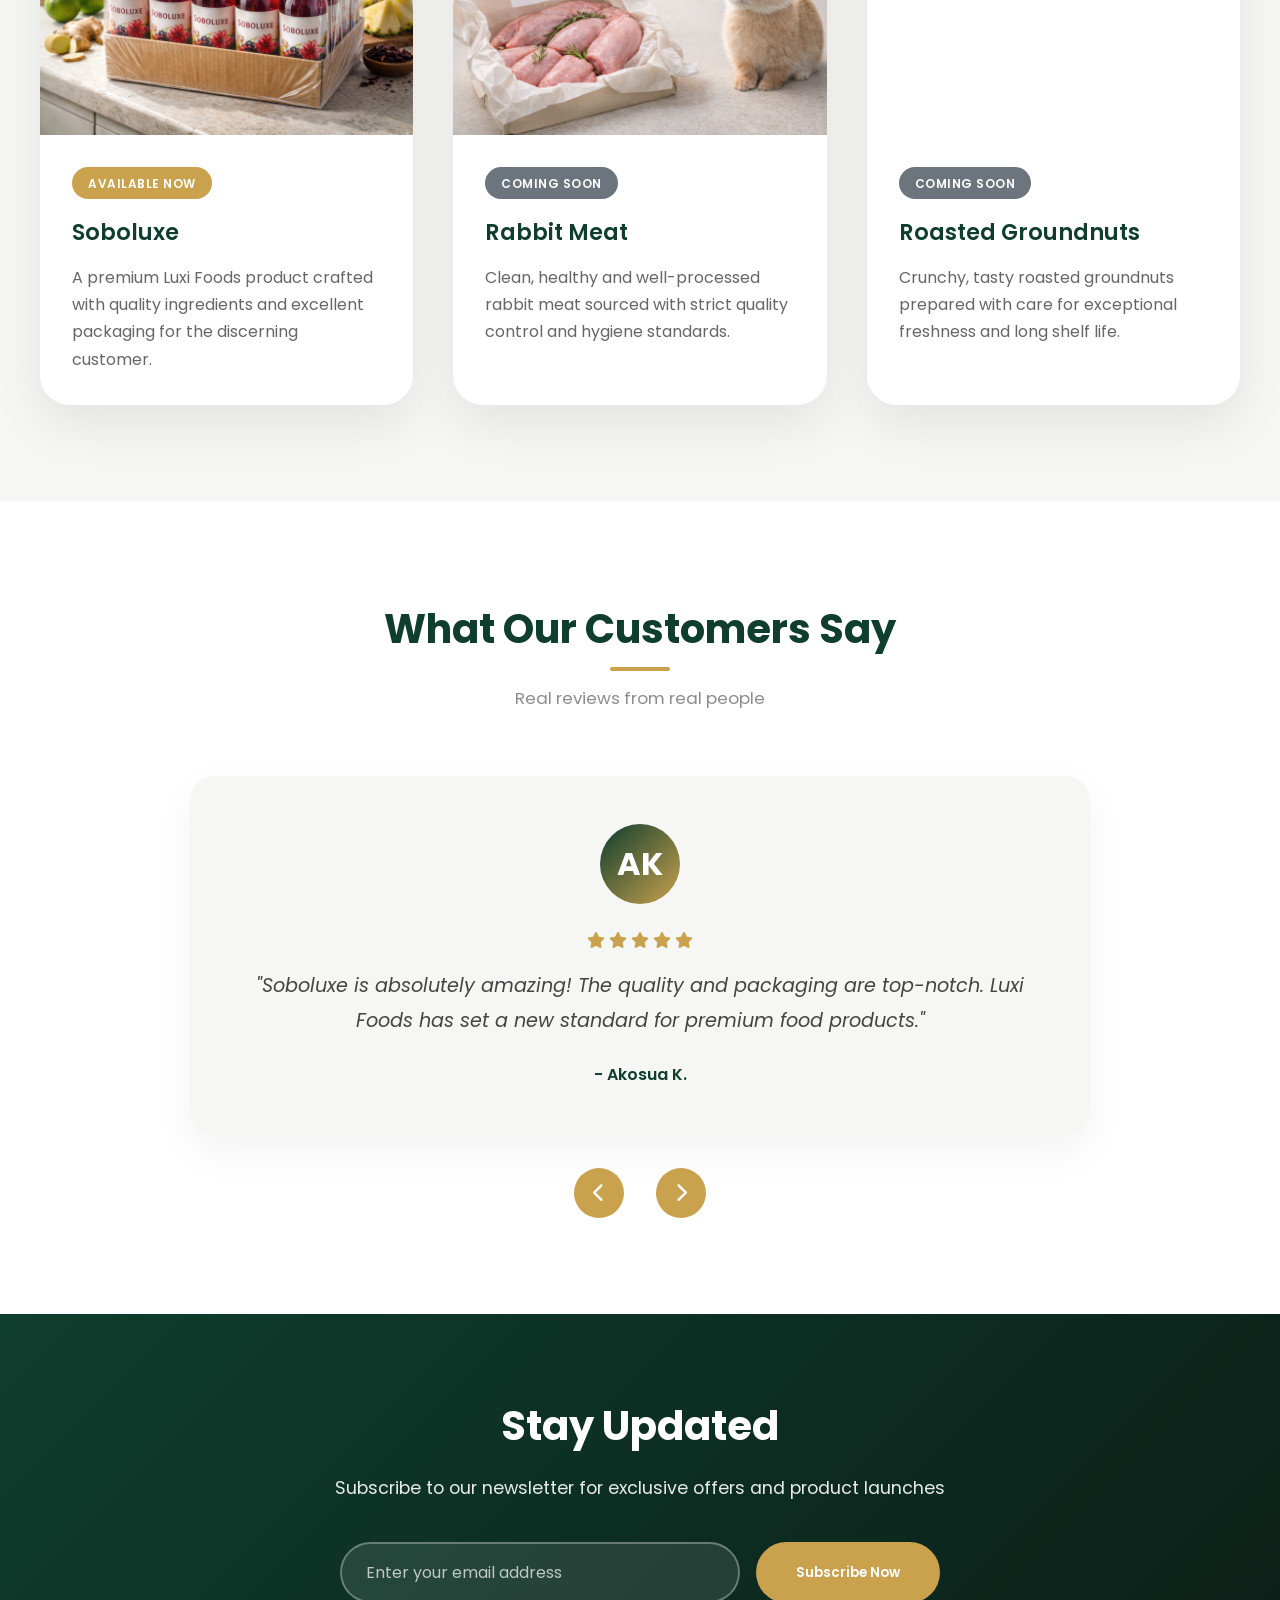
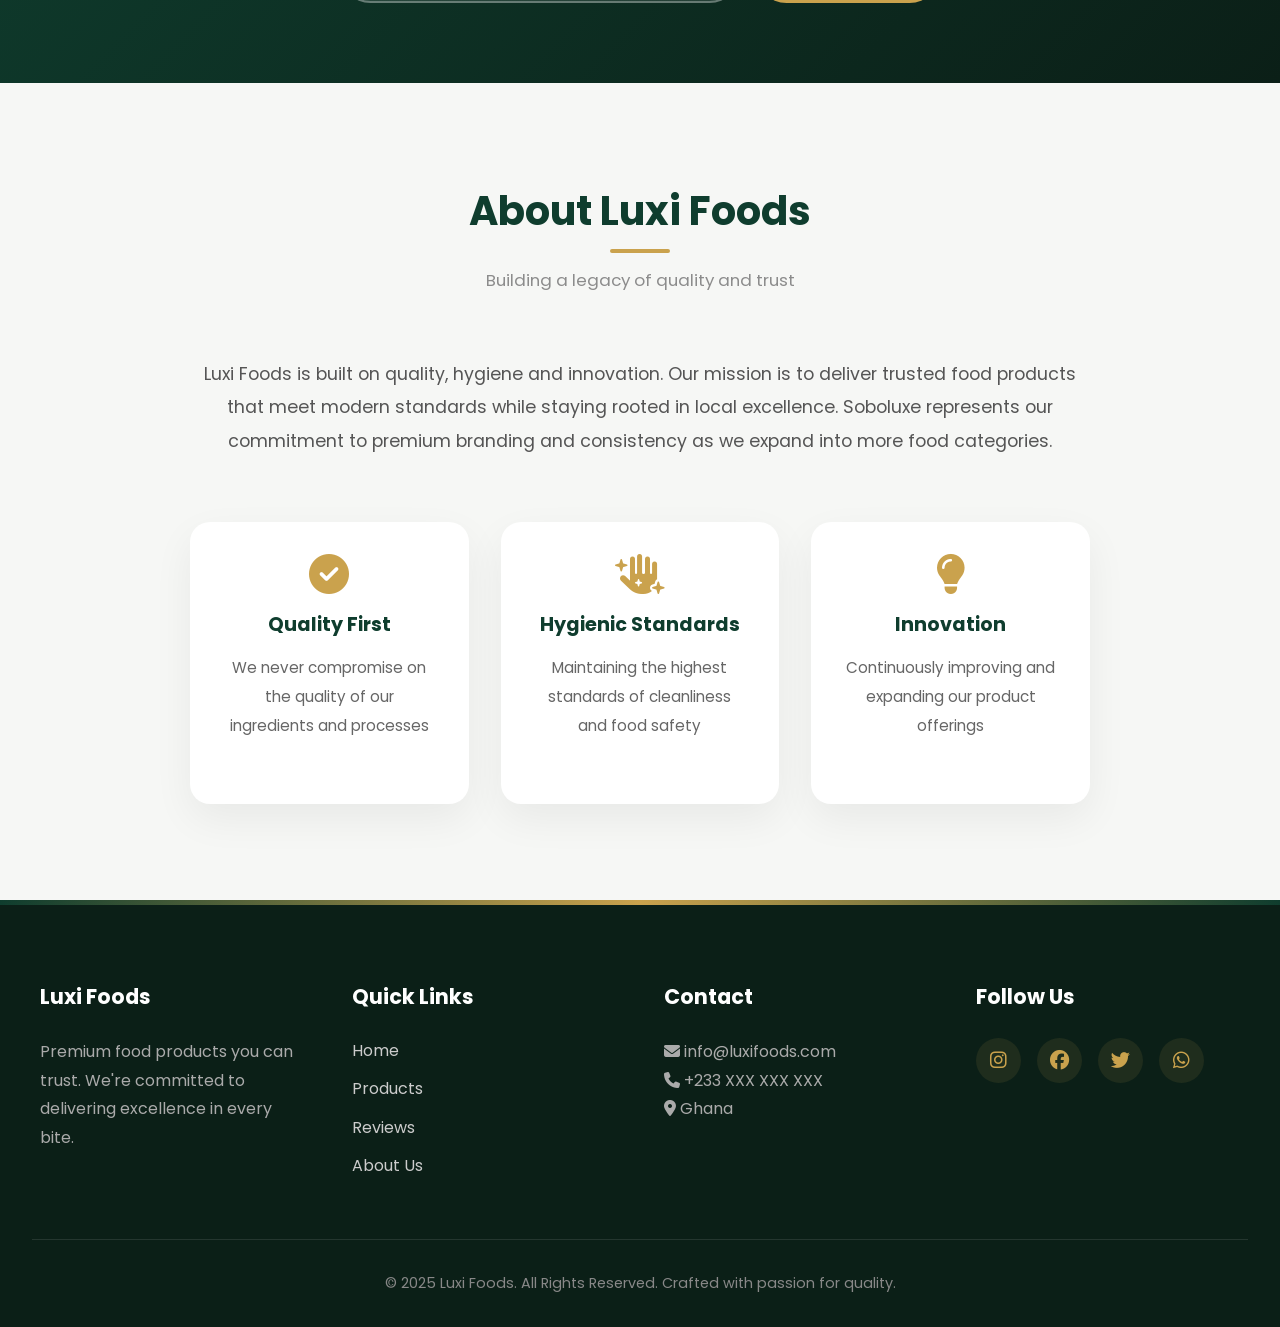
==== commit ff3f852c: "fix mobile padding issues and removed the dot following the pointer" ====
--- a/index.html
+++ b/index.html
@@ -7,7 +7,7 @@
   <meta name="description" content="Luxi Foods is a premium food brand. Home of Soboluxe and upcoming quality products including rabbit meat and roasted groundnuts." />
   <link href="https://fonts.googleapis.com/css2?family=Poppins:wght@300;400;500;600;700;800&display=swap" rel="stylesheet">
   <link rel="stylesheet" href="https://cdnjs.cloudflare.com/ajax/libs/font-awesome/6.5.0/css/all.min.css" />
-  <link rel="stylesheet" href="style.css"
+  <link rel="stylesheet" href="style.css">
 </head>
 <body>
 
@@ -15,13 +15,6 @@
 <div class="loading">
   <div class="loading-spinner"></div>
 </div>
-
-<!-- CURSOR TRAIL -->
-<div class="cursor-dot"></div>
-<div class="cursor-dot"></div>
-<div class="cursor-dot"></div>
-<div class="cursor-dot"></div>
-<div class="cursor-dot"></div>
 
 <header>
   <div class="nav">
@@ -104,7 +97,7 @@
     <div class="product-card" data-category="available">
       <div class="product-image">
         <img src="products/images/sobolopack.png" alt="Soboluxe" />
-        <div class="quick-view" onclick="openModal('soboluxe')">Quick View</div>
+        <a href="products/soboluxe.html" class="quick-view">Visit Product</a>
       </div>
       <div class="product-info">
         <span class="badge">Available Now</span>
@@ -116,7 +109,7 @@
     <div class="product-card" data-category="coming-soon">
       <div class="product-image">
         <img src="products/images/rabmeat.png" alt="Rabbit Meat" />
-        <div class="quick-view" onclick="openModal('rabbit')">Quick View</div>
+        <a href="products/rabbit.html" class="quick-view">Visit Product</a>
       </div>
       <div class="product-info">
         <span class="badge coming-soon">Coming Soon</span>
@@ -128,7 +121,7 @@
     <div class="product-card" data-category="coming-soon">
       <div class="product-image">
         <img src="https://images.unsplash.com/photo-1627485937980-221c88ac04b3" alt="Roasted Groundnuts" />
-        <div class="quick-view" onclick="openModal('groundnuts')">Quick View</div>
+        <a href="products/groundnuts.html" class="quick-view">Visit Product</a>
       </div>
       <div class="product-info">
         <span class="badge coming-soon">Coming Soon</span>
@@ -138,28 +131,6 @@
     </div>
   </div>
 </section>
-
-<!-- PRODUCT MODAL -->
-<div class="modal" id="productModal">
-  <div class="modal-content">
-    <div class="modal-close" onclick="closeModal()">&times;</div>
-    <img class="modal-image" id="modalImage" src="" alt="">
-    <div class="modal-body">
-      <h2 id="modalTitle"></h2>
-      <p id="modalDescription"></p>
-      <div id="modalDetails"></div>
-
-      <!-- VIEW PRODUCT BUTTON -->
-      <a id="modalLink" class="btn btn-primary" href="#">
-        View Product
-      </a>
-    </div>
-      <h2 id="modalTitle"></h2>
-      <p id="modalDescription"></p>
-      <div id="modalDetails"></div>
-    </div>
-  </div>
-</div>
 
 <!-- TESTIMONIALS -->
 <section class="testimonials" id="testimonials">
@@ -301,7 +272,8 @@
   <i class="fas fa-arrow-up"></i>
 </div>
 
-<script src="script.js"></script>
+<script src="script.js">
+</script>
 
 </body>
-</html>+</html>
